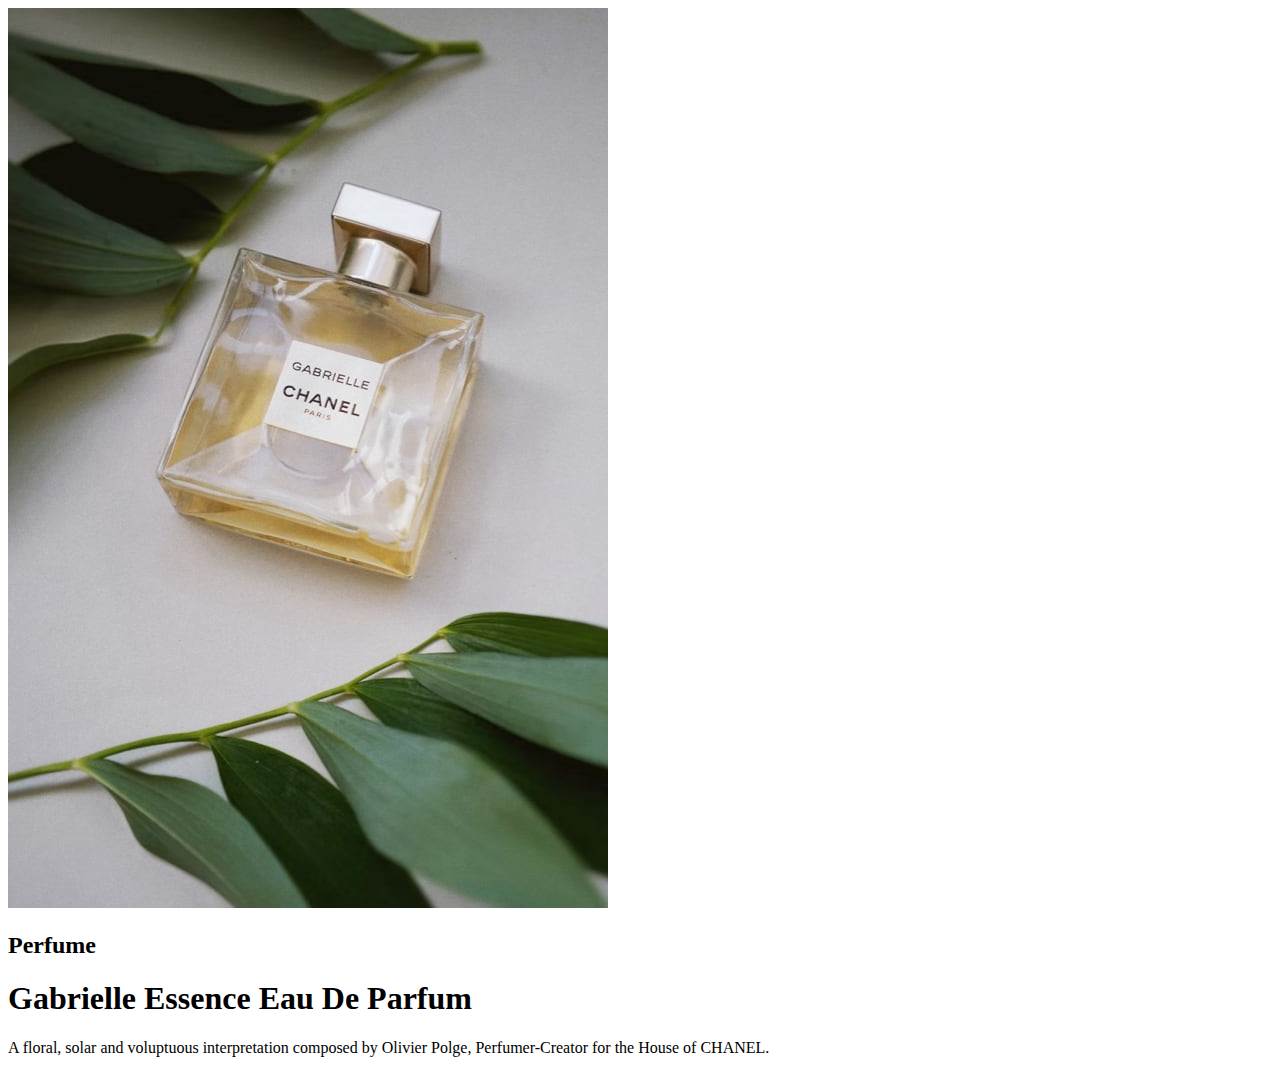
==== product-preview-card-component-main/index.html @ ff1eb5f6 "Estrutura inicial e início das divs" ====
<!DOCTYPE html>
<html lang="pt-br">

<head>
  <meta charset="UTF-8">
  <meta name="viewport" content="width=device-width, initial-scale=1.0">
  <!-- displays site properly based on user's device -->
  <link rel="stylesheet" href="/css/style.css">
  <link rel="icon" type="image/png" sizes="32x32" href="./images/favicon-32x32.png">

</head>

<body>

  <main>

    <img src="images/image-product-desktop.jpg" alt="image-product-desktop">
    
    <div class="info-produto">
      <h2>Perfume</h2>
      <h1>Gabrielle Essence Eau De Parfum</h1>
      <p>A floral, solar and voluptuous interpretation composed by Olivier Polge,
        Perfumer-Creator for the House of CHANEL.</p>
    </div>
  </main>

  <!-- 

  $149.99
  $169.99

  Add to Cart
  -->

  </div>
</body>

</html>
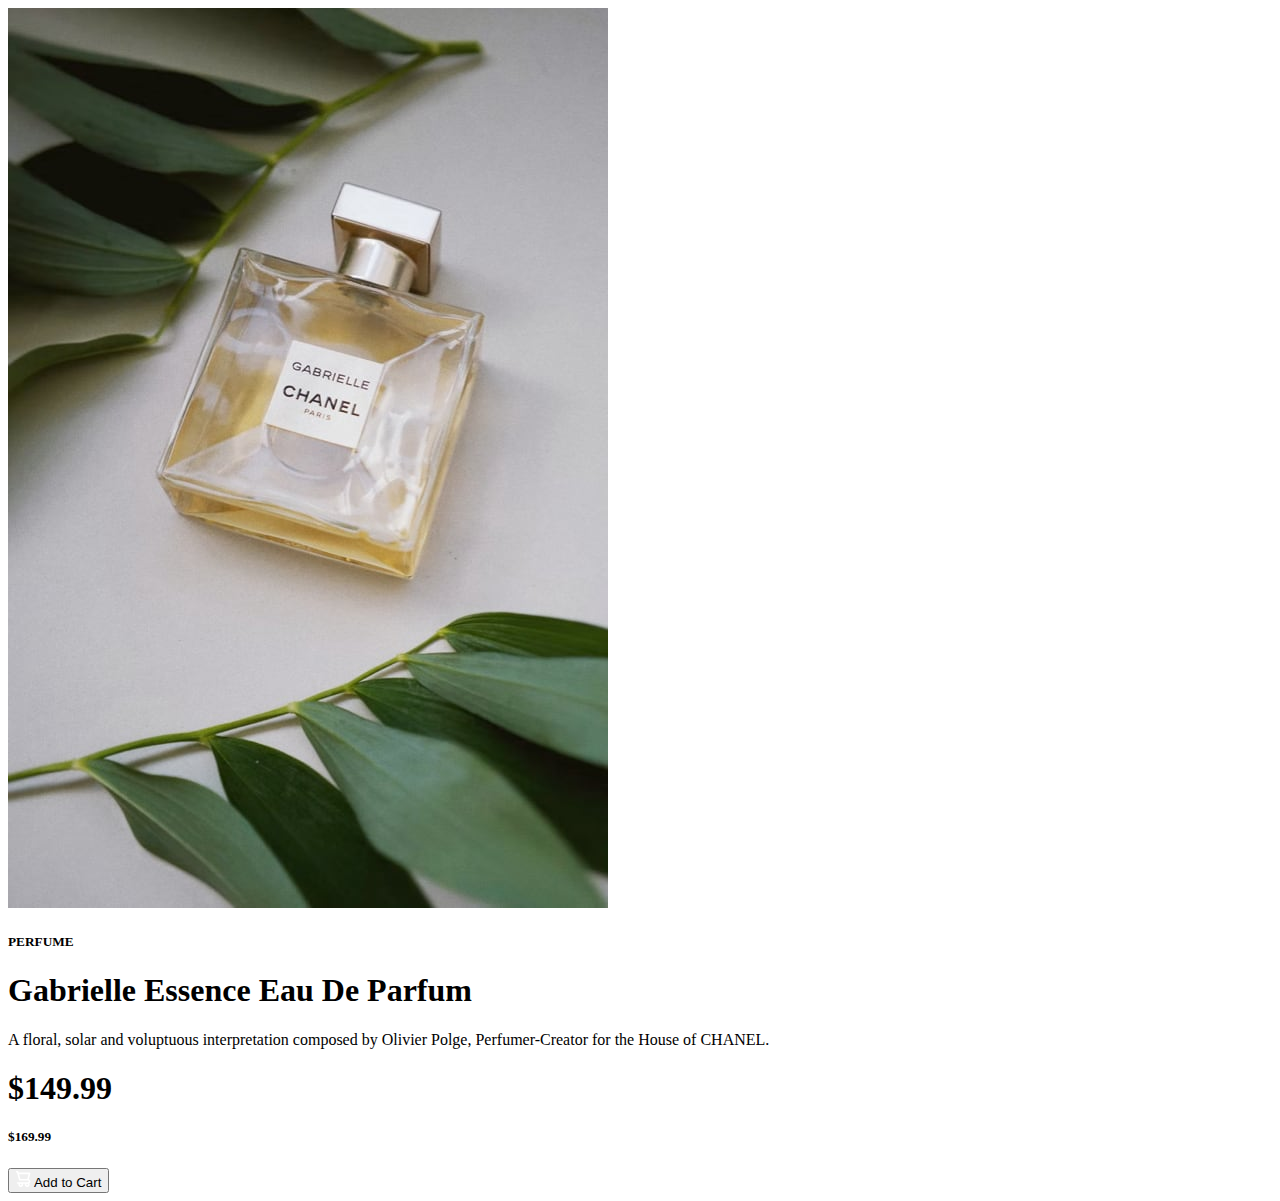
==== commit ee2292be: "Criado tags essenciais e definido estilos" ====
--- a/product-preview-card-component-main/index.html
+++ b/product-preview-card-component-main/index.html
@@ -7,6 +7,12 @@
   <!-- displays site properly based on user's device -->
   <link rel="stylesheet" href="/css/style.css">
   <link rel="icon" type="image/png" sizes="32x32" href="./images/favicon-32x32.png">
+  <link rel="preconnect" href="https://fonts.googleapis.com">
+  <link rel="preconnect" href="https://fonts.gstatic.com" crossorigin>
+  <link href="https://fonts.googleapis.com/css2?family=Montserrat:wght@500;700&display=swap" rel="stylesheet">
+  <link rel="preconnect" href="https://fonts.googleapis.com">
+  <link rel="preconnect" href="https://fonts.gstatic.com" crossorigin>
+  <link href="https://fonts.googleapis.com/css2?family=Fraunces:opsz,wght@9..144,700&display=swap" rel="stylesheet">
 
 </head>
 
@@ -14,25 +20,22 @@
 
   <main>
 
-    <img src="images/image-product-desktop.jpg" alt="image-product-desktop">
-    
+    <img class="img-product" src="images/image-product-desktop.jpg" alt="image-product-desktop">
     <div class="info-produto">
-      <h2>Perfume</h2>
-      <h1>Gabrielle Essence Eau De Parfum</h1>
-      <p>A floral, solar and voluptuous interpretation composed by Olivier Polge,
+      <h5 class="produto-categoria">PERFUME</h5>
+      <h1 class="produto-nome">Gabrielle Essence Eau De Parfum</h1>
+      <p class="produto-descricao">
+        A floral, solar and voluptuous interpretation composed by Olivier Polge,
         Perfumer-Creator for the House of CHANEL.</p>
+      <div class="produto-preco">
+        <h1>$149.99</h1>
+        <h5>$169.99</h5>
+      </div>
+      <button><img src="images/icon-cart.svg" alt="icon_cart"> Add to Cart</button>
     </div>
+
   </main>
 
-  <!-- 
-
-  $149.99
-  $169.99
-
-  Add to Cart
-  -->
-
-  </div>
 </body>
 
 </html>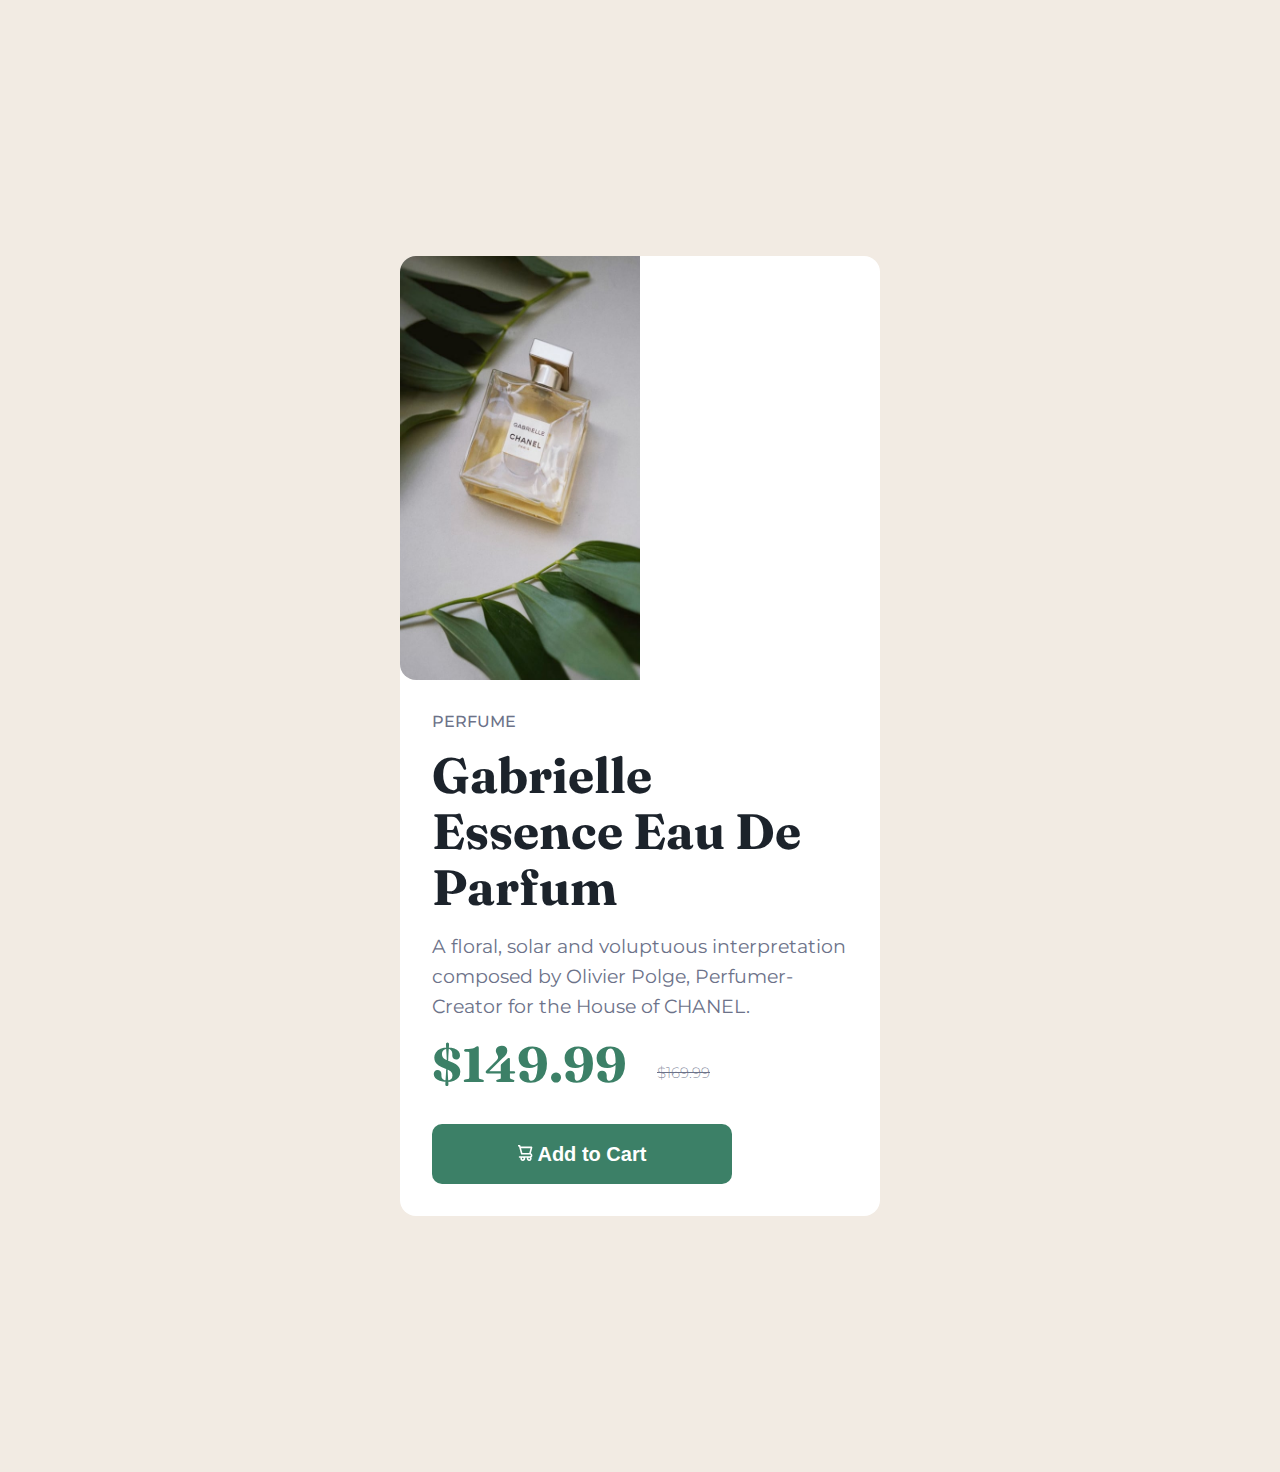
==== commit f0559ce5: "Estilização finalizada e iniciando responsividade" ====
--- a/product-preview-card-component-main/index.html
+++ b/product-preview-card-component-main/index.html
@@ -5,7 +5,7 @@
   <meta charset="UTF-8">
   <meta name="viewport" content="width=device-width, initial-scale=1.0">
   <!-- displays site properly based on user's device -->
-  <link rel="stylesheet" href="/css/style.css">
+  <link rel="stylesheet" href="css/style.css">
   <link rel="icon" type="image/png" sizes="32x32" href="./images/favicon-32x32.png">
   <link rel="preconnect" href="https://fonts.googleapis.com">
   <link rel="preconnect" href="https://fonts.gstatic.com" crossorigin>
@@ -19,7 +19,6 @@
 <body>
 
   <main>
-
     <img class="img-product" src="images/image-product-desktop.jpg" alt="image-product-desktop">
     <div class="info-produto">
       <h5 class="produto-categoria">PERFUME</h5>
@@ -33,9 +32,7 @@
       </div>
       <button><img src="images/icon-cart.svg" alt="icon_cart"> Add to Cart</button>
     </div>
-
   </main>
-
 </body>
 
 </html>--- a/product-preview-card-component-main/css/style.css
+++ b/product-preview-card-component-main/css/style.css
@@ -0,0 +1,99 @@
+* {
+    margin: 0;
+    padding: 0;
+    box-sizing: border-box;
+}
+
+body {
+    background-color: hsl(30, 38%, 92%);
+    width: 100%;
+    height: 100%;
+    display: flex;
+    align-items: center;
+    justify-content: center;
+    padding: 1rem;
+}
+
+main {
+    display: flex;
+    background-color: white;
+    border-radius: 1rem;
+    max-width: 47rem;
+    height: 35rem;
+    margin: 15rem;
+}
+
+.img-product {
+    border-top-left-radius: 1rem;
+    border-bottom-left-radius: 1rem;
+    height: 100%;
+    max-width: 50%;
+}
+
+.info-produto {
+    color: hsl(228, 12%, 48%);
+    font-family: Montserrat;
+    margin: 2rem;
+    align-items: center;
+}
+
+.produto-categoria {
+    margin-bottom: 1rem;
+    font-size: 1rem;
+    font-weight: 500;
+}
+
+.info-produto h1 {
+    margin-bottom: 1rem;
+    color: hsl(212, 21%, 14%);
+    font-family: Fraunces;
+    font-size: 3.1rem;
+    line-height: 3.5rem;
+    font-weight: 700;
+}
+
+.produto-descricao {
+    margin-bottom: 15px;
+    font-size: 1.2rem;
+    line-height: 30px;
+}
+
+.produto-preco {
+    margin-bottom: 1rem;
+    display: flex;
+    align-items: center;
+}
+
+.produto-preco h1{
+    color: hsl(158, 36%, 37%);
+}
+
+.produto-preco h5{
+    padding: 10px;
+    padding-left: 30px;
+    font-size: 15px;
+    font-weight: 200;
+    text-decoration: line-through;
+}
+
+.info-produto button {
+    background-color: hsl(158, 36%, 37%);
+    color: hsl(0, 0%, 100%);
+    font-size: 20px;
+    font-weight: bold;
+    border-radius: 10px;
+    border: none;
+    width: 300px;
+    height: 60px;
+    align-content: center;
+}
+
+/* responsive */
+@media (max-width:90rem){
+    main{
+        max-width: 30rem;
+        height: 60rem;
+        flex-direction: column;
+    }
+}
+
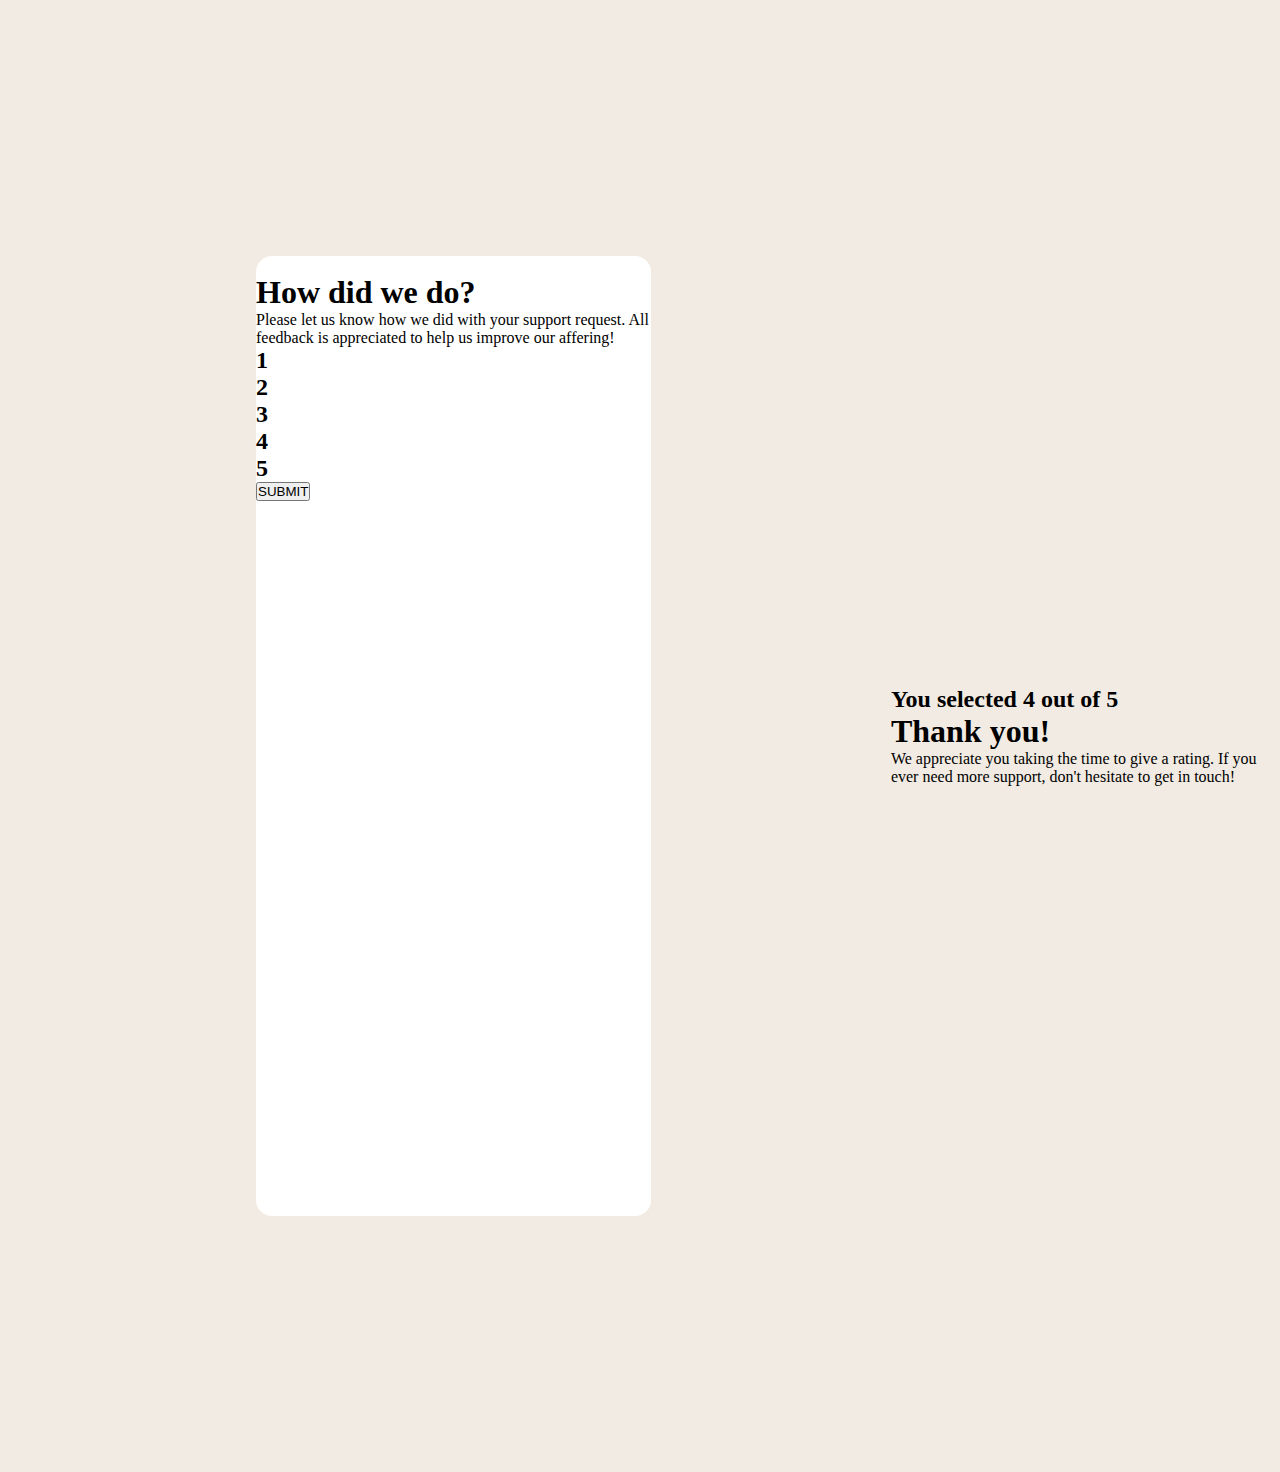
==== commit 7d45ddc6: "Iniciando tela secundária" ====
--- a/product-preview-card-component-main/index.html
+++ b/product-preview-card-component-main/index.html
@@ -2,37 +2,50 @@
 <html lang="pt-br">
 
 <head>
-  <meta charset="UTF-8">
-  <meta name="viewport" content="width=device-width, initial-scale=1.0">
-  <!-- displays site properly based on user's device -->
-  <link rel="stylesheet" href="css/style.css">
-  <link rel="icon" type="image/png" sizes="32x32" href="./images/favicon-32x32.png">
-  <link rel="preconnect" href="https://fonts.googleapis.com">
-  <link rel="preconnect" href="https://fonts.gstatic.com" crossorigin>
-  <link href="https://fonts.googleapis.com/css2?family=Montserrat:wght@500;700&display=swap" rel="stylesheet">
-  <link rel="preconnect" href="https://fonts.googleapis.com">
-  <link rel="preconnect" href="https://fonts.gstatic.com" crossorigin>
-  <link href="https://fonts.googleapis.com/css2?family=Fraunces:opsz,wght@9..144,700&display=swap" rel="stylesheet">
+	<meta charset="UTF-8">
+	<meta name="viewport" content="width=device-width, initial-scale=1.0">
+	<!-- displays site properly based on user's device -->
 
+	<link rel="icon" type="image/png" sizes="32x32" href="./images/favicon-32x32.png">
+	<link rel="preconnect" href="https://fonts.googleapis.com">
+	<link rel="preconnect" href="https://fonts.gstatic.com" crossorigin>
+	<link href="https://fonts.googleapis.com/css2?family=Overpass:wght@400;700&display=swap" rel="stylesheet">
+	<link rel="stylesheet" href="css/style.css">
+
+	<title>Frontend Mentor | Interactive rating component</title>
 </head>
 
 <body>
 
-  <main>
-    <img class="img-product" src="images/image-product-desktop.jpg" alt="image-product-desktop">
-    <div class="info-produto">
-      <h5 class="produto-categoria">PERFUME</h5>
-      <h1 class="produto-nome">Gabrielle Essence Eau De Parfum</h1>
-      <p class="produto-descricao">
-        A floral, solar and voluptuous interpretation composed by Olivier Polge,
-        Perfumer-Creator for the House of CHANEL.</p>
-      <div class="produto-preco">
-        <h1>$149.99</h1>
-        <h5>$169.99</h5>
-      </div>
-      <button><img src="images/icon-cart.svg" alt="icon_cart"> Add to Cart</button>
-    </div>
-  </main>
+	<main class="container">
+		<div class="icon">
+			<img src="images/icon-star.svg" alt="">
+		</div>
+
+		<div class="info">
+			<h1>How did we do?</h1>
+			<p>Please let us know how we did with your support request. All feedback is appreciated to help us improve
+				our affering!</p>
+		</div>
+
+		<div class="stages">
+			<h2>1</h2>
+			<h2>2</h2>
+			<h2>3</h2>
+			<h2>4</h2>
+			<h2>5</h2>
+		</div>
+
+		<div class="button">
+			<button>SUBMIT</button>
+		</div>
+	</main>
+
+	<div class="thank-you">
+		<h2>You selected 4 out of 5</h2>
+		<h1>Thank you!</h1>
+		<p>We appreciate you taking the time to give a rating. If you ever need more support, don't hesitate to get in touch!</p>
+	</div>
 </body>
 
 </html>